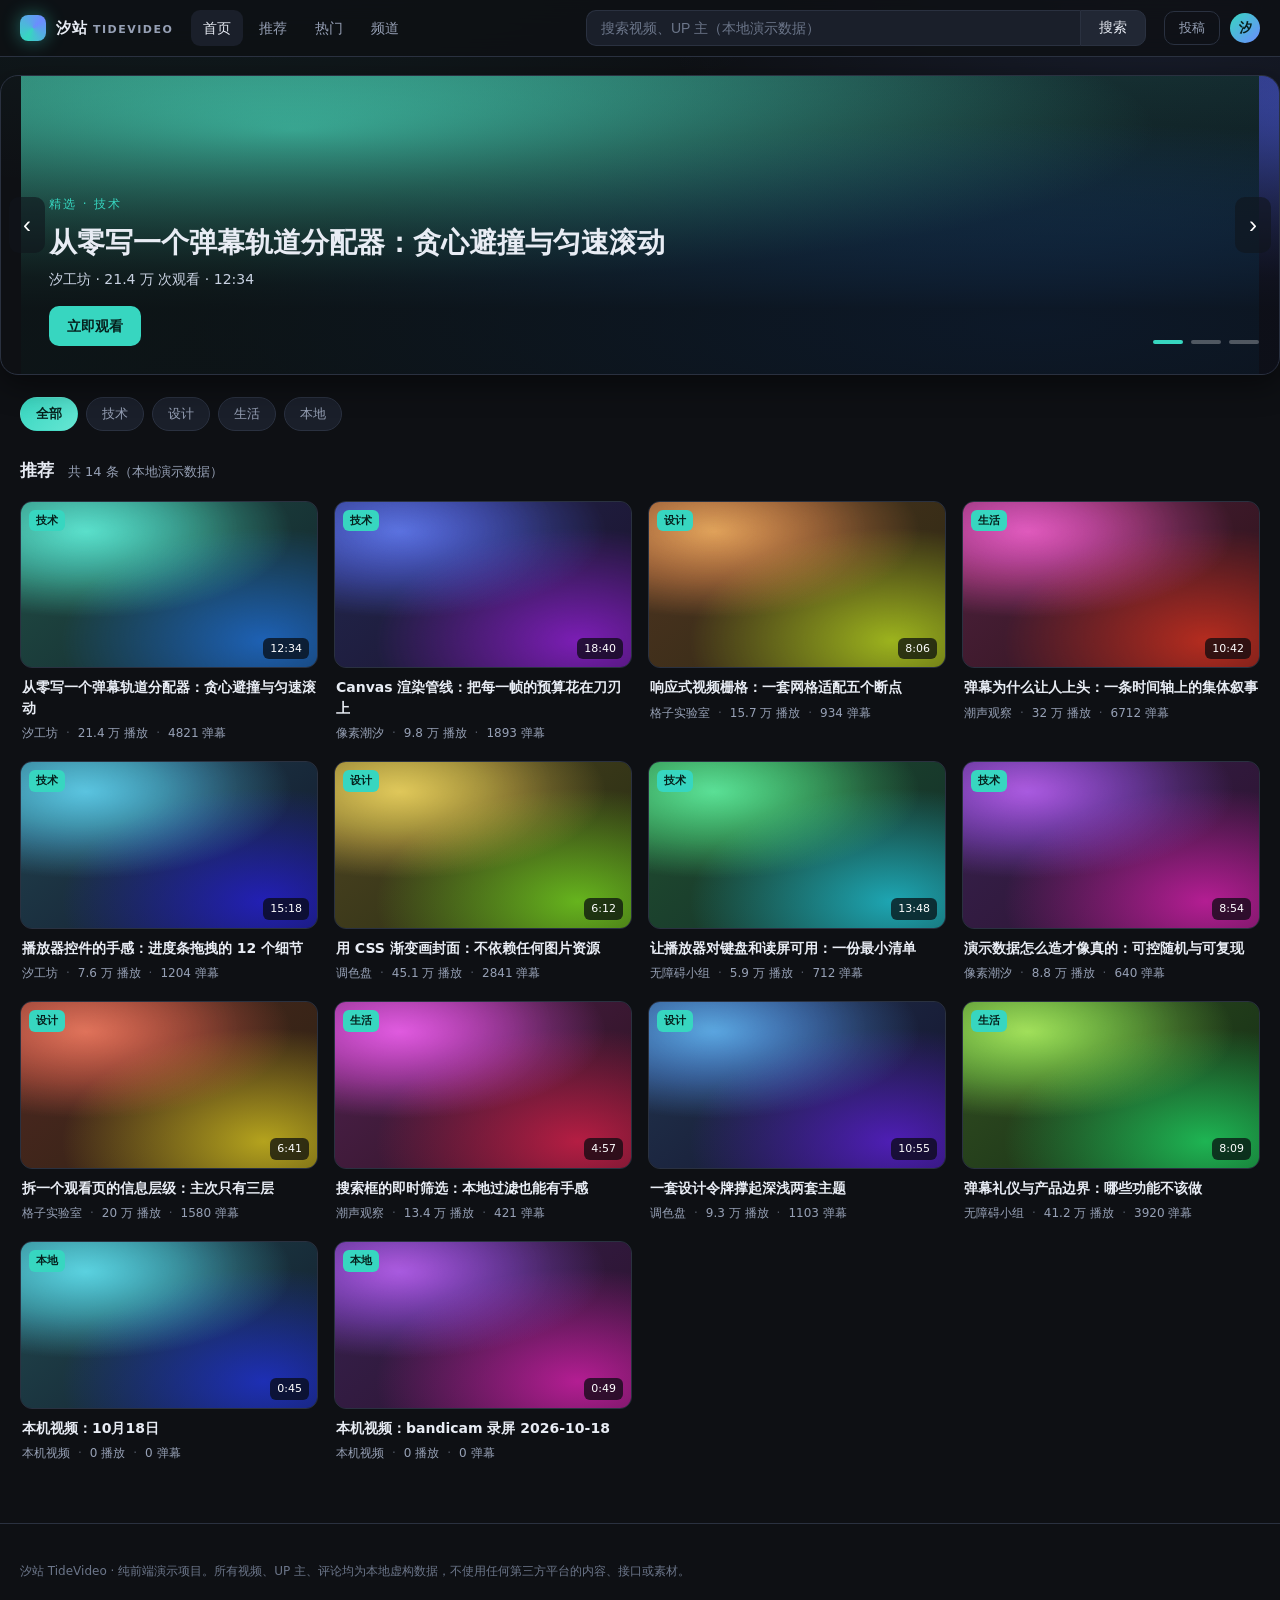
==== index.html @ 67239166 "feat: 汐站 TideVideo 公开托管版（纯前端演示 + 自研弹幕引擎）" ====
<!DOCTYPE html>
<html lang="zh-CN">
<head>
<meta charset="utf-8">
<meta name="viewport" content="width=device-width, initial-scale=1">
<title>汐站 TideVideo · 首页</title>
<link rel="stylesheet" href="assets/styles.css">
</head>
<body>
<a class="skip" href="#main">跳到主内容</a>

<header class="topbar">
  <div class="topbar-inner">
    <a class="brand" href="index.html" aria-label="汐站首页">
      <span class="brand-mark" aria-hidden="true"></span>
      <span class="brand-text">汐站<em>TideVideo</em></span>
    </a>

    <nav class="nav" aria-label="主导航">
      <a class="nav-item is-active" href="index.html">首页</a>
      <a class="nav-item" href="#feed">推荐</a>
      <a class="nav-item" href="#feed">热门</a>
      <a class="nav-item" href="#feed">频道</a>
    </nav>

    <form class="search" role="search" onsubmit="return false">
      <label class="sr-only" for="q">搜索视频</label>
      <input id="q" type="search" placeholder="搜索视频、UP 主（本地演示数据）" autocomplete="off">
      <button type="submit" aria-label="搜索">搜索</button>
    </form>

    <div class="topbar-actions">
      <button class="ghost-btn" type="button" title="演示占位，无上传功能">投稿</button>
      <div class="avatar" aria-hidden="true">汐</div>
    </div>
  </div>
</header>

<main id="main">
  <section class="hero" aria-roledescription="轮播" aria-label="精选内容">
    <div class="hero-track" id="heroTrack"></div>
    <div class="hero-dots" id="heroDots" role="tablist" aria-label="切换精选"></div>
    <button class="hero-arrow prev" id="heroPrev" type="button" aria-label="上一张">‹</button>
    <button class="hero-arrow next" id="heroNext" type="button" aria-label="下一张">›</button>
  </section>

  <section class="chips" id="chips" aria-label="分区筛选"></section>

  <section class="feed" id="feed">
    <h2 class="section-title">推荐 <small id="feedCount"></small></h2>
    <div class="grid" id="grid"></div>
    <p class="empty" id="empty" hidden>没有匹配的内容，换个关键词试试。</p>
  </section>
</main>

<footer class="footer">
  <p>汐站 TideVideo · 纯前端演示项目。所有视频、UP 主、评论均为本地虚构数据，不使用任何第三方平台的内容、接口或素材。</p>
</footer>

<script src="assets/data.js"></script>
<script src="assets/ui.js"></script>
<script src="assets/app.js"></script>
</body>
</html>
---- assets/styles.css ----
/* 汐站 TideVideo — 原创样式表。配色/圆角/命名均为本项目自有，未复制任何第三方站点样式。 */
:root {
  --bg: #0e1014;
  --bg-soft: #151922;
  --panel: #1a1f2a;
  --panel-2: #212734;
  --line: #2a3140;
  --text: #e8ecf4;
  --text-dim: #96a0b5;
  --accent: #37d6c0;
  --accent-2: #6c8cff;
  --warn: #ffb454;
  --radius: 12px;
  --shadow: 0 10px 30px rgba(0, 0, 0, .45);
  --ease: cubic-bezier(.22, .61, .36, 1);
}

* { box-sizing: border-box; }

html, body { margin: 0; padding: 0; }

body {
  background:
    radial-gradient(1200px 600px at 15% -10%, rgba(55, 214, 192, .10), transparent 60%),
    radial-gradient(900px 500px at 90% 0%, rgba(108, 140, 255, .10), transparent 55%),
    var(--bg);
  color: var(--text);
  font: 15px/1.6 "Segoe UI", "PingFang SC", "Microsoft YaHei", system-ui, sans-serif;
  min-height: 100vh;
}

a { color: inherit; text-decoration: none; }

.sr-only {
  position: absolute; width: 1px; height: 1px; padding: 0; margin: -1px;
  overflow: hidden; clip: rect(0 0 0 0); white-space: nowrap; border: 0;
}

.skip {
  position: absolute; left: -999px; top: 8px; z-index: 100;
  background: var(--accent); color: #08211d; padding: 8px 14px; border-radius: 8px;
}
.skip:focus { left: 12px; }

:focus-visible { outline: 2px solid var(--accent); outline-offset: 2px; }

/* ---------- 顶栏 ---------- */
.topbar {
  position: sticky; top: 0; z-index: 40;
  background: color-mix(in srgb, var(--bg) 82%, transparent);
  backdrop-filter: blur(14px);
  border-bottom: 1px solid var(--line);
}
.topbar-inner {
  max-width: 1400px; margin: 0 auto; padding: 10px 20px;
  display: flex; align-items: center; gap: 18px;
}
.brand { display: flex; align-items: center; gap: 10px; flex: 0 0 auto; }
.brand-mark {
  width: 26px; height: 26px; border-radius: 8px;
  background: conic-gradient(from 210deg, var(--accent), var(--accent-2) 55%, var(--accent));
  box-shadow: 0 0 18px rgba(55, 214, 192, .45);
}
.brand-text { font-weight: 700; letter-spacing: .5px; }
.brand-text em {
  font-style: normal; font-size: 11px; letter-spacing: 1.5px;
  color: var(--text-dim); margin-left: 6px; text-transform: uppercase;
}
.nav { display: flex; gap: 4px; }
.nav-item {
  padding: 7px 12px; border-radius: 9px; color: var(--text-dim); font-size: 14px;
  transition: color .18s var(--ease), background .18s var(--ease);
}
.nav-item:hover, .nav-item.is-active { color: var(--text); background: var(--panel); }

.search { display: flex; flex: 1 1 320px; max-width: 560px; margin-left: auto; }
.search input {
  flex: 1; min-width: 0; padding: 9px 14px; border-radius: 10px 0 0 10px;
  border: 1px solid var(--line); border-right: 0;
  background: var(--panel); color: var(--text); font-size: 14px;
}
.search input::placeholder { color: #6c768a; }
.search button {
  padding: 0 18px; border-radius: 0 10px 10px 0; border: 1px solid var(--line);
  background: var(--panel-2); color: var(--text); cursor: pointer; font-size: 14px;
}
.search button:hover { border-color: var(--accent); color: var(--accent); }

.topbar-actions { display: flex; align-items: center; gap: 10px; flex: 0 0 auto; }
.ghost-btn {
  padding: 7px 14px; border-radius: 10px; cursor: pointer;
  border: 1px solid var(--line); background: transparent; color: var(--text-dim);
  font-size: 13px;
}
.ghost-btn:hover { color: var(--accent); border-color: var(--accent); }
.avatar {
  width: 30px; height: 30px; border-radius: 50%;
  display: grid; place-items: center; font-size: 13px; font-weight: 700; color: #08211d;
  background: linear-gradient(135deg, var(--accent), var(--accent-2));
}

/* ---------- 轮播 ---------- */
.hero {
  position: relative; max-width: 1400px; margin: 18px auto 0; padding: 0 20px;
  height: 300px; border-radius: 18px; overflow: hidden;
  border: 1px solid var(--line); box-shadow: var(--shadow);
}
.hero-track { display: flex; height: 100%; transition: transform .55s var(--ease); }
.hero-slide {
  flex: 0 0 100%; height: 100%; position: relative;
  display: flex; align-items: flex-end; padding: 28px;
}
.hero-slide::after {
  content: ""; position: absolute; inset: 0;
  background: linear-gradient(180deg, rgba(0,0,0,.05) 0%, rgba(10,12,16,.85) 78%);
}
.hero-copy { position: relative; z-index: 2; max-width: 620px; }
.hero-kicker {
  display: inline-block; font-size: 12px; letter-spacing: 2px; text-transform: uppercase;
  color: var(--accent); margin-bottom: 10px;
}
.hero-copy h2 { margin: 0 0 8px; font-size: 28px; line-height: 1.25; }
.hero-copy p { margin: 0; color: #c9d2e2; font-size: 14px; }
.hero-cta {
  display: inline-block; margin-top: 16px; padding: 9px 18px; border-radius: 10px;
  background: var(--accent); color: #06211d; font-weight: 700; font-size: 14px;
}
.hero-dots {
  position: absolute; right: 20px; bottom: 20px; z-index: 3; display: flex; gap: 8px;
}
.hero-dots button {
  /* 触屏友好：24px 高的点击区，视觉仍是 4px 细条 */
  width: 30px; height: 24px; border: 0; padding: 10px 0; cursor: pointer;
  background: transparent; display: block;
}
.hero-dots button::before {
  content: ""; display: block; height: 4px; border-radius: 2px;
  background: rgba(255, 255, 255, .28);
}
.hero-dots button[aria-selected="true"]::before { background: var(--accent); }
.hero-arrow {
  position: absolute; top: 50%; transform: translateY(-50%); z-index: 3;
  width: 36px; height: 56px; border: 0; border-radius: 10px; cursor: pointer;
  background: rgba(16, 20, 27, .6); color: #fff; font-size: 24px; line-height: 1;
}
.hero-arrow:hover { background: rgba(16, 20, 27, .85); }
.hero-arrow.prev { left: 8px; }
.hero-arrow.next { right: 8px; }

/* ---------- 分区 chips ---------- */
.chips {
  max-width: 1400px; margin: 22px auto 0; padding: 0 20px;
  display: flex; flex-wrap: wrap; gap: 8px;
}
.chip {
  padding: 7px 15px; border-radius: 999px; cursor: pointer; font-size: 13px;
  border: 1px solid var(--line); background: var(--panel); color: var(--text-dim);
  transition: all .18s var(--ease);
}
.chip:hover { color: var(--text); border-color: #3b4557; }
.chip[aria-pressed="true"] {
  color: #06211d; border-color: transparent; font-weight: 700;
  background: linear-gradient(135deg, var(--accent), #66e6d3);
}

/* ---------- 栅格 ---------- */
.feed { max-width: 1400px; margin: 0 auto; padding: 26px 20px 60px; }
.section-title { font-size: 17px; margin: 0 0 16px; font-weight: 700; }
.section-title small { color: var(--text-dim); font-weight: 400; font-size: 13px; margin-left: 8px; }

.grid {
  display: grid; gap: 18px 16px;
  grid-template-columns: repeat(auto-fill, minmax(240px, 1fr));
}
.card { display: block; border-radius: var(--radius); }
.card-thumb {
  position: relative; aspect-ratio: 16 / 9; border-radius: var(--radius); overflow: hidden;
  background: var(--panel); border: 1px solid var(--line);
  transition: transform .22s var(--ease), box-shadow .22s var(--ease), border-color .22s;
}
.card:hover .card-thumb {
  transform: translateY(-3px); box-shadow: var(--shadow); border-color: #3a465c;
}
.card-poster { position: absolute; inset: 0; }
.card-poster::before {
  content: ""; position: absolute; inset: 0;
  background: radial-gradient(120% 120% at 20% 15%, rgba(255,255,255,.28), transparent 45%);
  mix-blend-mode: overlay;
}
.card-badge, .card-dur {
  position: absolute; z-index: 2; padding: 2px 7px; border-radius: 6px;
  font-size: 11px; background: rgba(8, 10, 14, .72); color: #fff;
}
.card-dur { right: 8px; bottom: 8px; font-variant-numeric: tabular-nums; }
.card-badge { left: 8px; top: 8px; color: #06211d; background: var(--accent); font-weight: 700; }
.card-hover-hint {
  position: absolute; inset: 0; display: grid; place-items: center; opacity: 0;
  background: rgba(8, 10, 14, .35); transition: opacity .22s var(--ease);
}
.card:hover .card-hover-hint { opacity: 1; }
.card-hover-hint span {
  width: 44px; height: 44px; border-radius: 50%; display: grid; place-items: center;
  background: rgba(255,255,255,.16); backdrop-filter: blur(4px); font-size: 16px;
}
.card-body { padding: 9px 2px 0; }
.card-title {
  margin: 0; font-size: 14px; line-height: 1.45; font-weight: 600;
  display: -webkit-box; -webkit-line-clamp: 2; -webkit-box-orient: vertical; overflow: hidden;
}
.card-sub { margin: 6px 0 0; font-size: 12px; color: var(--text-dim); display: flex; gap: 8px; flex-wrap: wrap; }
.card-sub .dot { opacity: .5; }
.empty { color: var(--text-dim); }

/* ---------- 观看页 ---------- */
.watch-layout {
  max-width: 1400px; margin: 0 auto; padding: 20px;
  display: grid; grid-template-columns: minmax(0, 1fr) 340px; gap: 26px;
}
.player {
  position: relative; aspect-ratio: 16 / 9; border-radius: 14px; overflow: hidden;
  background: #05070a; border: 1px solid var(--line); box-shadow: var(--shadow);
}
.player:fullscreen { aspect-ratio: auto; border: 0; border-radius: 0; }
#stage { width: 100%; height: 100%; display: block; }
#stage[hidden] { display: none; }
#video {
  position: absolute; inset: 0; width: 100%; height: 100%;
  object-fit: contain; background: #05070a; display: block;
}
#video[hidden] { display: none; }
.player-badge {
  position: absolute; top: 10px; left: 10px; z-index: 5;
  font-size: 11px; padding: 3px 9px; border-radius: 6px;
  background: rgba(8, 10, 14, .62); color: #c9d2e2; backdrop-filter: blur(4px);
}

.danmaku-layer { position: absolute; inset: 0; overflow: hidden; pointer-events: none; }
.dm {
  position: absolute; white-space: nowrap; font-size: 21px; font-weight: 700;
  text-shadow: 0 1px 3px rgba(0,0,0,.85), 0 0 12px rgba(0,0,0,.55);
  will-change: transform;
}

.player-center { position: absolute; inset: 0; display: grid; place-items: center; }
.big-play {
  width: 76px; height: 76px; border-radius: 50%; border: 0; cursor: pointer;
  background: rgba(12, 16, 22, .62); color: #fff; font-size: 26px;
  backdrop-filter: blur(6px); transition: transform .2s var(--ease), background .2s;
  padding-left: 6px;
}
.big-play:hover { transform: scale(1.06); background: rgba(55, 214, 192, .92); color: #06211d; }
.player.is-playing .player-center { display: none; }

.player-controls {
  position: absolute; left: 0; right: 0; bottom: 0; z-index: 6;
  display: flex; align-items: center; gap: 10px; padding: 26px 14px 10px;
  background: linear-gradient(180deg, transparent, rgba(4, 6, 9, .88));
  opacity: 0; transition: opacity .2s var(--ease);
}
.player:hover .player-controls, .player-controls:focus-within { opacity: 1; }
.player.is-playing:hover .player-controls { opacity: 1; }
.icon-btn {
  border: 0; background: transparent; color: #e8ecf4; cursor: pointer;
  font-size: 15px; padding: 4px 6px; border-radius: 6px; min-width: 30px;
}
.icon-btn:hover { color: var(--accent); }
.icon-btn.text { font-size: 12px; }
.icon-btn[aria-pressed="false"] { color: #6c768a; text-decoration: line-through; }
.time { font-size: 12px; color: #b9c2d4; font-variant-numeric: tabular-nums; min-width: 38px; text-align: center; }
.progress {
  position: relative; flex: 1; height: 16px; display: flex; align-items: center; cursor: pointer;
}
.progress::before {
  content: ""; position: absolute; left: 0; right: 0; height: 4px;
  border-radius: 2px; background: rgba(255,255,255,.22);
}
.progress-buffer, .progress-fill {
  position: absolute; left: 0; height: 4px; border-radius: 2px; pointer-events: none;
}
.progress-buffer { background: rgba(255,255,255,.34); width: 0; }
.progress-fill { background: var(--accent); width: 0; }
.progress-fill::after {
  content: ""; position: absolute; right: -6px; top: 50%; transform: translateY(-50%);
  width: 12px; height: 12px; border-radius: 50%; background: #fff;
  box-shadow: 0 0 10px rgba(55, 214, 192, .8);
}

.danmaku-composer {
  display: flex; gap: 10px; align-items: center; margin: 12px 0 4px; flex-wrap: wrap;
}
.danmaku-composer input[type="text"], .comment-form input {
  flex: 1; min-width: 200px; padding: 9px 13px; border-radius: 10px;
  border: 1px solid var(--line); background: var(--panel); color: var(--text); font-size: 14px;
}
.danmaku-composer input[type="color"] {
  width: 34px; height: 34px; padding: 2px; border-radius: 8px;
  border: 1px solid var(--line); background: var(--panel); cursor: pointer;
}
.danmaku-composer button, .comment-form button {
  padding: 9px 18px; border-radius: 10px; border: 0; cursor: pointer;
  background: linear-gradient(135deg, var(--accent), #63e3d0); color: #06211d; font-weight: 700; font-size: 14px;
}
.dm-only { font-size: 12px; color: var(--text-dim); display: flex; align-items: center; gap: 5px; }

.video-title { font-size: 22px; line-height: 1.4; margin: 18px 0 8px; }
.video-meta { display: flex; gap: 14px; flex-wrap: wrap; color: var(--text-dim); font-size: 13px; }

.up-card {
  display: flex; align-items: center; gap: 14px; margin: 18px 0;
  padding: 14px 16px; border-radius: 12px; background: var(--panel); border: 1px solid var(--line);
}
.up-avatar {
  width: 46px; height: 46px; border-radius: 50%; flex: 0 0 auto;
  display: grid; place-items: center; font-weight: 700; color: #06211d;
  background: linear-gradient(135deg, var(--accent-2), var(--accent));
}
.up-info { flex: 1; min-width: 0; }
.up-name { font-weight: 700; }
.up-desc { font-size: 12px; color: var(--text-dim); margin: 2px 0 0; }
.up-follow {
  padding: 8px 18px; border-radius: 999px; border: 1px solid var(--accent);
  background: transparent; color: var(--accent); cursor: pointer; font-size: 13px;
}
.up-follow:hover { background: rgba(55, 214, 192, .12); }

.description {
  padding: 14px 16px; border-radius: 12px; background: var(--panel);
  border: 1px solid var(--line); font-size: 14px; color: #c6cfe0;
}
.description .tags { display: flex; gap: 8px; flex-wrap: wrap; margin-top: 10px; }
.tag {
  font-size: 12px; padding: 3px 10px; border-radius: 999px;
  background: var(--panel-2); color: var(--accent); border: 1px solid var(--line);
}

.comments { margin-top: 26px; }
.comment-form { display: flex; gap: 10px; margin-bottom: 16px; }
.comment-list { list-style: none; margin: 0; padding: 0; display: grid; gap: 12px; }
.comment {
  display: flex; gap: 12px; padding: 12px 14px; border-radius: 12px;
  background: var(--panel); border: 1px solid var(--line);
}
.comment .c-avatar {
  width: 34px; height: 34px; border-radius: 50%; flex: 0 0 auto;
  display: grid; place-items: center; font-size: 13px; font-weight: 700; color: #06211d;
  background: linear-gradient(135deg, #8fa2c9, #b9c6e4);
}
.comment .c-body { min-width: 0; }
.comment .c-name { font-size: 13px; color: var(--accent-2); font-weight: 600; }
.comment .c-text { font-size: 14px; margin: 2px 0 0; }
.comment .c-time { font-size: 11px; color: var(--text-dim); margin-top: 4px; }

.watch-side .side-list { display: grid; gap: 12px; }
.side-item { display: flex; gap: 10px; border-radius: 10px; padding: 6px; }
.side-item:hover { background: var(--panel); }
.side-thumb {
  position: relative; width: 140px; flex: 0 0 140px; aspect-ratio: 16 / 9;
  border-radius: 8px; overflow: hidden; border: 1px solid var(--line);
}
.side-body { min-width: 0; }
.side-title {
  font-size: 13px; line-height: 1.45; margin: 0;
  display: -webkit-box; -webkit-line-clamp: 2; -webkit-box-orient: vertical; overflow: hidden;
}
.side-sub { font-size: 11px; color: var(--text-dim); margin-top: 6px; }

.footer {
  max-width: 1400px; margin: 0 auto; padding: 26px 20px 40px;
  color: #6c768a; font-size: 12px; border-top: 1px solid var(--line);
}

@media (max-width: 1080px) {
  .watch-layout { grid-template-columns: minmax(0, 1fr); }
  .watch-side { order: 2; }
  .nav { display: none; }
}
@media (max-width: 640px) {
  .hero { height: 220px; }
  .hero-copy h2 { font-size: 20px; }
  .topbar-inner { flex-wrap: wrap; gap: 10px; }
  .search { order: 3; flex-basis: 100%; max-width: none; }
  .grid { grid-template-columns: repeat(auto-fill, minmax(160px, 1fr)); gap: 14px 10px; }
  .video-title { font-size: 18px; }
}

@media (prefers-reduced-motion: reduce) {
  * { transition-duration: .001ms !important; animation-duration: .001ms !important; }
  .hero-track { transition: none; }
}

/* 触屏设备没有 hover：控件必须常显，否则等于播放器没有按钮 */
@media (hover: none), (pointer: coarse) {
  .player-controls { opacity: 1; }
  .player.is-playing .player-center { display: none; }
  .icon-btn { min-width: 40px; min-height: 40px; font-size: 17px; }
  .progress { height: 24px; }
  .progress::before { height: 6px; }
  .progress-buffer, .progress-fill { height: 6px; }
  .card-hover-hint { display: none; }
  .ghost-btn { min-height: 40px; }
  .chip { min-height: 38px; display: inline-flex; align-items: center; }
}
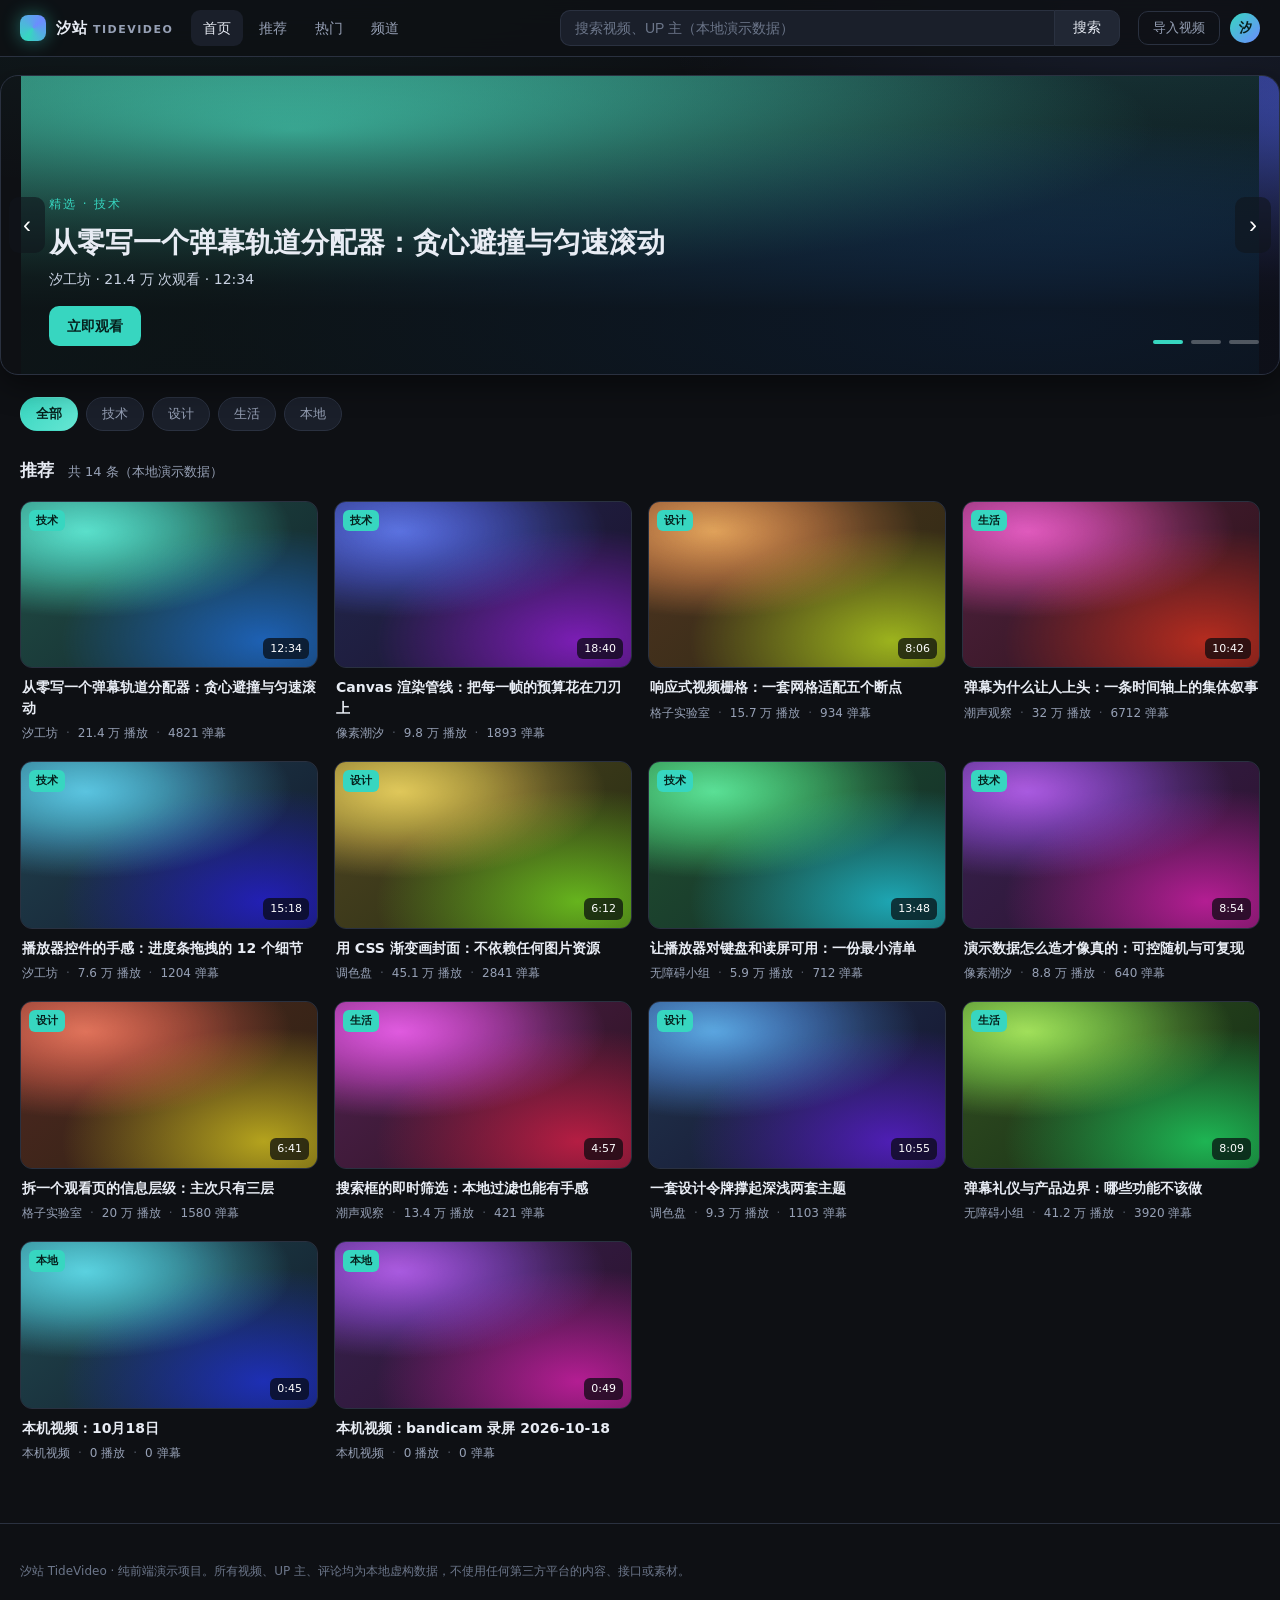
==== commit c873a908: "feat: 首页支持导入本机视频（blob 本地播放，不上传）+ 首帧封面 + 编码识别" ====
--- a/index.html
+++ b/index.html
@@ -30,7 +30,8 @@
     </form>
 
     <div class="topbar-actions">
-      <button class="ghost-btn" type="button" title="演示占位，无上传功能">投稿</button>
+      <button class="ghost-btn" id="importBtn" type="button" title="从本机选择视频，只在你浏览器里播放，不会上传">导入视频</button>
+      <input id="filePicker" type="file" accept="video/*" multiple hidden>
       <div class="avatar" aria-hidden="true">汐</div>
     </div>
   </div>
@@ -51,7 +52,26 @@
     <div class="grid" id="grid"></div>
     <p class="empty" id="empty" hidden>没有匹配的内容，换个关键词试试。</p>
   </section>
+
+  <section class="feed" id="importedSection" hidden>
+    <h2 class="section-title">我的导入 <small id="importedCount"></small>
+      <button class="ghost-btn tiny" id="clearImports" type="button">清空</button>
+    </h2>
+    <div class="grid" id="importedGrid"></div>
+    <p class="empty">这些文件只存在于当前标签页的内存里：不经过网络、不上传、刷新即消失。</p>
+  </section>
 </main>
+
+<dialog id="playerDialog" class="player-dialog" aria-label="本机视频播放">
+  <div class="dialog-head">
+    <strong id="dlgTitle">本机视频</strong>
+    <button class="icon-btn" id="dlgClose" type="button" aria-label="关闭">✕</button>
+  </div>
+  <video id="dlgVideo" controls playsinline></video>
+  <p class="dlg-meta" id="dlgMeta"></p>
+</dialog>
+
+<div class="drop-hint" id="dropHint" hidden>松手即导入（仅本机播放，不上传）</div>
 
 <footer class="footer">
   <p>汐站 TideVideo · 纯前端演示项目。所有视频、UP 主、评论均为本地虚构数据，不使用任何第三方平台的内容、接口或素材。</p>
@@ -60,5 +80,6 @@
 <script src="assets/data.js"></script>
 <script src="assets/ui.js"></script>
 <script src="assets/app.js"></script>
+<script src="assets/import.js"></script>
 </body>
 </html>
--- a/assets/styles.css
+++ b/assets/styles.css
@@ -389,8 +389,7 @@
 }
 
 /* 触屏设备没有 hover：控件必须常显，否则等于播放器没有按钮 */
-@media (hover: none), (pointer: coarse) {
-  .player-controls { opacity: 1; }
+@media (hover: none), (pointer: coarse) {  .player-controls { opacity: 1; }
   .player.is-playing .player-center { display: none; }
   .icon-btn { min-width: 40px; min-height: 40px; font-size: 17px; }
   .progress { height: 24px; }
@@ -400,3 +399,34 @@
   .ghost-btn { min-height: 40px; }
   .chip { min-height: 38px; display: inline-flex; align-items: center; }
 }
+
+/* ---------- 本地导入（纯前端，不上传） ---------- */
+.ghost-btn.tiny { padding: 4px 10px; font-size: 12px; margin-left: 10px; vertical-align: middle; }
+.import-card { position: relative; }
+.import-thumb { cursor: pointer; }
+.import-del {
+  position: absolute; top: 6px; right: 6px; z-index: 3;
+  width: 26px; height: 26px; border-radius: 50%; border: 0; cursor: pointer;
+  background: rgba(8, 10, 14, .72); color: #dfe6f3; font-size: 13px; line-height: 1;
+  opacity: 0; transition: opacity .15s var(--ease);
+}
+.import-card:hover .import-del, .import-card:focus-within .import-del { opacity: 1; }
+.import-del:hover { background: #ff6b8a; color: #140a0f; }
+
+.player-dialog {
+  width: min(1080px, 94vw); padding: 0; border: 1px solid var(--line);
+  border-radius: 14px; background: var(--panel); color: var(--text); box-shadow: var(--shadow);
+}
+.player-dialog::backdrop { background: rgba(4, 6, 9, .78); backdrop-filter: blur(3px); }
+.dialog-head { display: flex; align-items: center; gap: 12px; padding: 10px 14px; border-bottom: 1px solid var(--line); }
+.dialog-head strong { flex: 1; font-size: 14px; overflow: hidden; text-overflow: ellipsis; white-space: nowrap; }
+.player-dialog video { display: block; width: 100%; max-height: 70vh; background: #05070a; }
+.dlg-meta { margin: 0; padding: 10px 14px 14px; font-size: 12px; color: var(--text-dim); }
+
+.drop-hint {
+  position: fixed; inset: 12px; z-index: 100; display: grid; place-items: center;
+  border: 2px dashed var(--accent); border-radius: 18px; background: rgba(10, 20, 22, .82);
+  color: var(--accent); font-size: 18px; font-weight: 700; pointer-events: none;
+}
+/* 类里的 display 会盖掉 [hidden] 的 UA 规则，必须显式声明 */
+.drop-hint[hidden] { display: none; }
